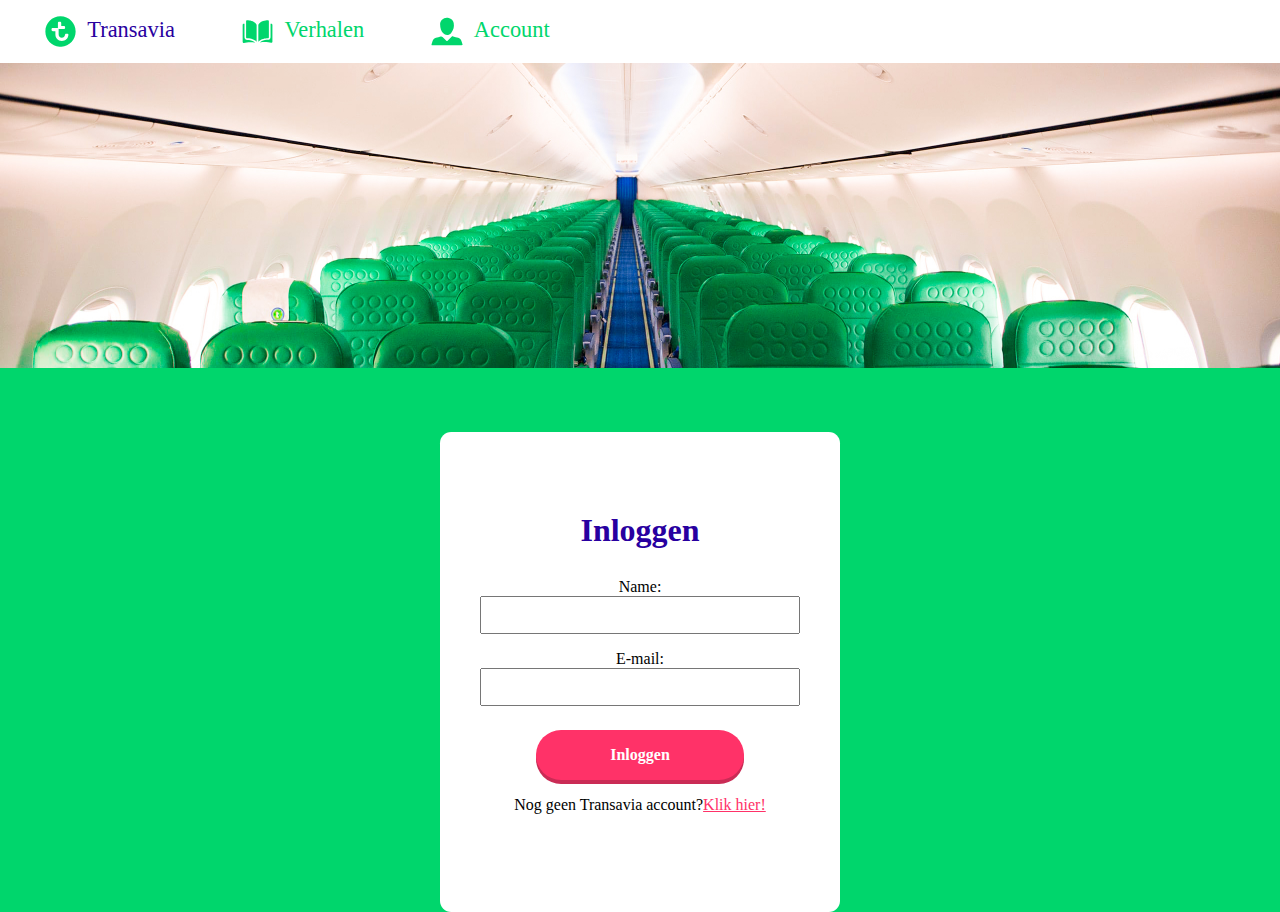
==== account.html @ fb28cc88 "linkjes aanpassen" ====
<html>

<head>
    <meta charset="UTF-8">
    <title>Overzichtspagina</title>
    <meta name="viewport" content="width=device-width, intial-scale=1.0">
    <link rel="stylesheet" href="./css/styles.css">
</head>

<body id="account">
    <header>
        <nav>
            <ul>
                <li><a href="./index.html"><img src="../images/transavia_logo_rond.svg" alt="Transavia">Transavia</a></li>
                <li><a href="./verhalen.html"><img src="./images/verhalen.svg" alt="verhalen">Verhalen</a></li>
                <li><a href="./account.html"><img src="./images/account.svg" alt="verhalen">Account</a></li>
            </ul>
        </nav>
    </header>

    <form action="inloggen" method="post">
        <h1>Inloggen</h1>
        <label>
            Name:
            <input type="text" id="name" name="user_name" />
        </label>

        <label>
            E-mail:
            <input type="email" id="mail" name="user_mail" />
        </label>

        <button type="submit">Inloggen</button>
        <p>Nog geen Transavia account?<a href="">Klik hier!</a></p>
    </form>

</body>

</html>
---- css/styles.css ----
/*GENERAL INFO*/

header {
    width: 100vw;
    background-color: white;
    background: url(../images/croatia.png) no-repeat;
    background-position: center;
    background-repeat: no-repeat;
    background-size: cover;
    height: 32em;
}

/*HEADER*/

header h1 {
    background-color: rgb(0, 214, 108);
    color: white;
    border-radius: 0.4em;
    width: 7em;
    padding: 0.8em;
    margin: 2.4em;
}

body {
    margin: 0;
}

body > footer {
    position: relative;
    left: 0;
    bottom: 0;
    width: 100%;
    background-color: rgb(0, 214, 108);
    color: white;
    text-align: center;
    padding: 2em;
    font-family: Nexa Bold;
}

@font-face {
    font-family: "Nexa XBold";
    src: url(../fonts/Nexa-XBold.otf);
}

@font-face {
    font-family: "Nexa Regular";
    src: url(../fonts/NexaRegular.otf);
}

h1,
h2,
h3,
h4,
h5,
h6 {
    font-family: "Nexa XBold";
}

h1 {
    font-size: 3.375em;
    color: rgb(0, 214, 108);
}

h2 {
    font-size: 3.375em;
    color: rgb(40, 0, 160);
    padding: 0;
    margin: 0;
}

h3 {
    font-size: 2em;
}

h4 {
    font-size: 1.5em;
    margin: .5em 0;
}

h5 {
    font-size: 1.25em;
}

h6 {
    font-size: 1em;
}

p {
    font-size: 1em;
    font-family: "Nexa Regular";
}


/*NAVIGATION MENU*/

nav ul {
    list-style-type: none;
    margin: 0;
    padding: 0;
    overflow: hidden;
    background-color: #fff;
    display: flex;
    align-items: center
}

nav li a {
    display: block;
    font-family: "Nexa XBold";
    color: rgb(0, 214, 108);
    padding: 0.7em 1em;
    text-decoration: none;
    font-size: 1.4em;

}

nav li a:hover {
    color: rgb(40, 0, 160);
    transition: 0.25s;

}

nav li img {
    width: 1.4em;
    display: inline-block;
    padding-right: 0.5em;
    padding-left: 1em;
    vertical-align: middle;
}

header h1 {
    margin-left: 1em;
}


/*POPULAIRE VERHALEN*/

section:nth-of-type(1) {
    background-color: rgb(243, 229, 216);
    padding: 5em;
}

section:nth-of-type(1) article {
    background-color: white;
    margin: 2em 2em 5em 0em;
    width: 20em;
    height: 30em;
    border-radius: .75em;
    position: relative;
}

.container {
    display: flex;
    flex-direction: row;
    justify-content: left;
    overflow-x: scroll;
    flex-shrink: 0;
}

section:nth-of-type(1) article h3 {
    color: rgb(0, 214, 108);
}

section > footer a {
    color: white;
    background-color: rgb(255, 50, 104);
    box-shadow: 0px 4px rgb(202, 43, 85);
    Border-radius: 2em;
    Font-size: 1em;
    Font-weight: bold;
    padding: 1em 2em;
    text-decoration: none;
    font-family: Nexa Bold;
}

footer a:hover {
    background-color: rgb(0, 214, 108);
    box-shadow: 0px 4px rgb(30, 145, 98);
    transition: 0.25s;
}

article a {
    background-color: rgb(40, 0, 160);
    box-shadow: 0px 4px rgb(18, 1, 69);
    color: white;
    text-decoration: none;
    Font-size: 1em;
    Font-weight: bold;
    Font-family: Nexa Bold;
    Border-radius: 0.5em;
    padding: 1em;
    margin: 0.4em;
}

article footer a:nth-of-type(1) {
    position: absolute;
    bottom: 1em;
    left: 2em;

}

article footer a:nth-of-type(2) {
    position: absolute;
    bottom: 1em;
    right: 2em;
}

article a:hover {
    background-color: rgb(255, 50, 104);
    box-shadow: 0px 4px rgb(202, 43, 85);
    transition: 0.25s;
}


ul {
    list-style-type: none;
    margin: 0;
    padding: 0;
    overflow: hidden;
    background-color: #fff;
    display: flex;
    align-items: center
}

section:nth-of-type(1) ul li {
    width: 10%;
    background: url(/images/star.svg) no-repeat;

}

.verhalen {
    padding: 1em;
}

article img {
    width: 20em;
    max-height: 14em;
    border-top-left-radius: 0.75em;
    border-top-right-radius: 0.75em;
}



/*FORM - BUNDEL SAMENSTELLEN*/

section:nth-last-of-type(2) {
    padding: 5em;
}

section:nth-last-of-type(2) form {
    height: 15em;
    margin-top: 2em;
    padding: 2em;
    box-sizing: border-box;
    background-color: rgb(0, 214, 108);
    display: flex;
    border-radius: 0.75em;
}

Form > .items {
    color: white;
    width: 9em;
    line-height: 2em;
}

legend {
    font-size: 1.3em;
    color: rgb(40, 0, 160);
}

label {
    display: block;
}

button{
    margin-top: 1em;
    width: 13em;
    color: white;
    background-color: rgb(255, 50, 104);
    box-shadow: 0px 4px rgb(202, 43, 85);
    border: none;
    Border-radius: 2em;
    Font-size: 1em;
    Font-weight: bold;
    padding: 1em 2em;
    text-decoration: none;
    font-family: Nexa Bold;
}

button:hover {
    background-color: rgb(0, 214, 108);
    box-shadow: 0px 4px rgb(30, 145, 98);
    transition: 0.25s;
}

fieldset {
    border: 0;
    font-family: Nexa Bold;
}




/*VOORGESTELDE BUNDELS*/

section:nth-of-type(3) {
    background-color: rgb(243, 229, 216);
    padding: 5em;
}

section:nth-of-type(3) article {
    background-color: white;
    /*    padding: 2em;*/
    margin: 2em 2em 5em 0em;
    width: 20em;
    height: 30em;
    border-radius: .75em;
    position: relative;
}

.bundels {
    display: flex;
    flex-wrap: wrap;
    flex-direction: row;
}

article h3 {
    color: rgb(0, 214, 108);
}


footer img {
    width: 40%;
    padding-bottom: 2em;
}



/*INLOGGEN*/

body#account {
    background-color: rgb(0, 214, 108);
}

body#account header {
    width: 100vw;
    background-color: white;
    background: url(../images/transaviacabine.jpg) no-repeat;
    background-position: center;
    background-repeat: no-repeat;
    background-size: cover;
    height: 23em;
}

body#account form {
    background-color: white;
    width: 25em;
    height: 30em;
    margin: auto;
    margin-top: 4em;
    border-radius: 0.7em;
}

body#account input {
    display: block;
    margin: auto;
    padding: 0.5em;
    width: 20em;
    font-size: 1em;
}

body#account label {
    display: block;
    font-family: Nexa Bold;
    text-align: center;
    padding: 0.5em;

}

body#account form > h1 {
    display: block;
    font-size: 2em;
    color: rgb(40, 0, 160);
    text-align: center;
    padding-top: 2.5em;
}


body#account p {
    text-align: center;
}

body#account p > a {
    color: rgb(255, 50, 104);
}

body#account a:hover {
    color: rgb(40, 0, 160);
    transition: 0.25
}

body#account form > button {
    color: white;
    background-color: rgb(255, 50, 104);
    box-shadow: 0px 4px rgb(202, 43, 85);
    border: none;
    margin-top: 1em;
    width: 13em;
    Border-radius: 2em;
    Font-size: 1em;
    Font-weight: bold;
    padding: 1em 2em;
    text-decoration: none;
    font-family: Nexa Bold;
    margin-left: 6em;
}
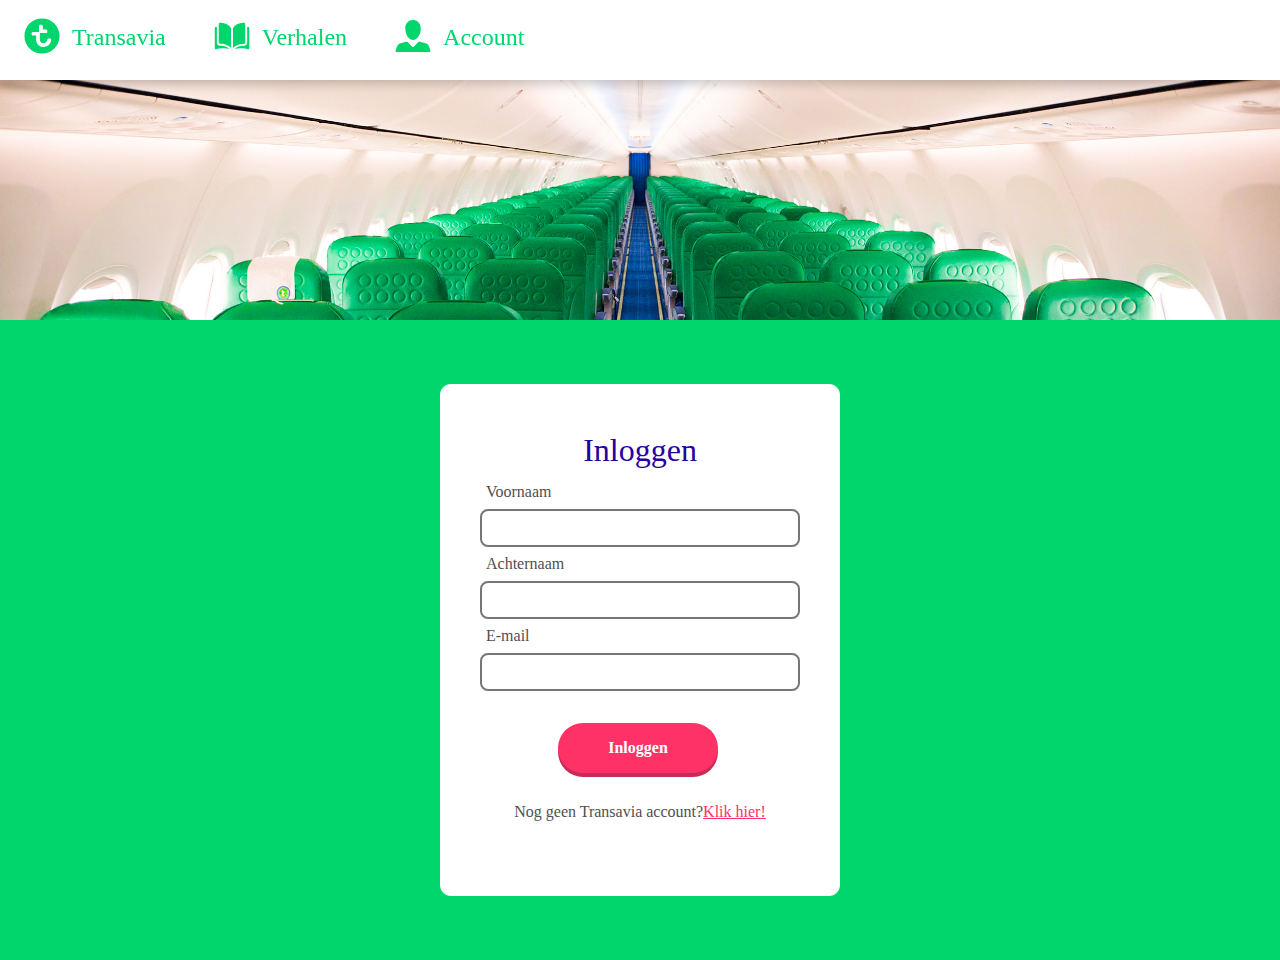
==== commit 000d2afc: "css aangepast" ====
--- a/account.html
+++ b/account.html
@@ -2,16 +2,17 @@
 
 <head>
     <meta charset="UTF-8">
-    <title>Overzichtspagina</title>
+    <meta name="author" content="Violet Jim">
     <meta name="viewport" content="width=device-width, intial-scale=1.0">
     <link rel="stylesheet" href="./css/styles.css">
+    <title>Account</title>
 </head>
 
-<body id="account">
+<body id="account" action="account_ingelogd.html">
     <header>
         <nav>
             <ul>
-                <li><a href="./index.html"><img src="../images/transavia_logo_rond.svg" alt="Transavia">Transavia</a></li>
+                <li><a href="./index.html"><img src="./images/transavia_logo_rond.svg" alt="Transavia">Transavia</a></li>
                 <li><a href="./verhalen.html"><img src="./images/verhalen.svg" alt="verhalen">Verhalen</a></li>
                 <li><a href="./account.html"><img src="./images/account.svg" alt="verhalen">Account</a></li>
             </ul>
@@ -19,19 +20,24 @@
     </header>
 
     <form action="inloggen" method="post">
-        <h1>Inloggen</h1>
-        <label>
-            Name:
-            <input type="text" id="name" name="user_name" />
-        </label>
+        <fieldset>
+            <legend>Inloggen</legend>
 
-        <label>
-            E-mail:
-            <input type="email" id="mail" name="user_mail" />
-        </label>
+            <label for="name">Voornaam</label>
+            <input id="name" required>
 
-        <button type="submit">Inloggen</button>
-        <p>Nog geen Transavia account?<a href="">Klik hier!</a></p>
+            <label for="surname">Achternaam</label>
+            <input id="surname" required>
+
+            <label for="mail">E-mail</label>
+            <input id="mail" required>
+
+            <p class="feedback">Het formulier is goed ingevuld!</p>
+
+            <a href="./account_ingelogd.html" id="login" type="submit">Inloggen</a>
+
+            <p>Nog geen Transavia account?<a href="">Klik hier!</a></p>
+        </fieldset>
     </form>
 
 </body>
--- a/css/styles.css
+++ b/css/styles.css
@@ -1,4 +1,81 @@
-/*GENERAL INFO*/
+/*
+============================================
+GENERAL INFO
+============================================*/
+
+*{
+    box-sizing: border-box;
+}
+
+body {
+    margin: 0;
+}
+
+body > footer {
+    background-color: rgb(0, 214, 108);
+    color: white;
+    text-align: center;
+    padding: 2em;
+    font-family: Nexa Bold;
+}
+
+@font-face {
+    font-family: "Nexa Bold", helvetica;
+    src: url(../fonts/Nexa_Bold.ttf);
+}
+
+@font-face {
+    font-family: "Nexa Regular", helvetica;
+    src: url(../fonts/Nexa_Regular.ttf);
+}
+
+h1, h2, h3, h4, h5, h6 {
+    font-family: "Nexa XBold";
+}
+
+h1 {
+    font-size: 2.375em;
+    color: rgb(0, 214, 108);
+}
+
+h2 {
+    font-size: 2.375em;
+    color: rgb(40, 0, 160);
+    padding-left: 0.5em;
+    margin: 0;
+}
+
+h3 {
+    font-size: 2em;
+}
+
+h4 {
+    font-size: 1.3em;
+    margin: .5em 0;
+    color: #505050;
+}
+
+h5 {
+    font-size: 1.25em;
+}
+
+h6 {
+    font-size: 1em;
+}
+
+p {
+    font-size: 1em;
+    font-family: "Nexa Bold";
+    color: #505050;
+}
+
+
+
+
+/*
+============================================
+HEADER
+============================================*/
 
 header {
     width: 100vw;
@@ -10,121 +87,61 @@
     height: 32em;
 }
 
-/*HEADER*/
-
-header h1 {
+#homepage h1 {
     background-color: rgb(0, 214, 108);
     color: white;
     border-radius: 0.4em;
-    width: 7em;
+    max-width: 8em;
     padding: 0.8em;
-    margin: 2.4em;
-}
-
-body {
-    margin: 0;
-}
-
-body > footer {
+    margin: auto;
     position: relative;
-    left: 0;
-    bottom: 0;
-    width: 100%;
-    background-color: rgb(0, 214, 108);
-    color: white;
-    text-align: center;
-    padding: 2em;
-    font-family: Nexa Bold;
-}
-
-@font-face {
-    font-family: "Nexa XBold";
-    src: url(../fonts/Nexa-XBold.otf);
-}
-
-@font-face {
-    font-family: "Nexa Regular";
-    src: url(../fonts/NexaRegular.otf);
-}
-
-h1,
-h2,
-h3,
-h4,
-h5,
-h6 {
-    font-family: "Nexa XBold";
-}
-
-h1 {
-    font-size: 3.375em;
-    color: rgb(0, 214, 108);
-}
-
-h2 {
-    font-size: 3.375em;
-    color: rgb(40, 0, 160);
-    padding: 0;
-    margin: 0;
-}
-
-h3 {
-    font-size: 2em;
-}
-
-h4 {
-    font-size: 1.5em;
-    margin: .5em 0;
-}
-
-h5 {
-    font-size: 1.25em;
-}
-
-h6 {
-    font-size: 1em;
-}
-
-p {
-    font-size: 1em;
-    font-family: "Nexa Regular";
-}
-
-
-/*NAVIGATION MENU*/
+    top: 60%;
+    transform: translateY(-60%);
+}
+
+
+
+/*
+============================================
+NAVIGATION MENU
+============================================*/
 
 nav ul {
+    position: fixed;
     list-style-type: none;
     margin: 0;
+    width: 100%;
     padding: 0;
     overflow: hidden;
     background-color: #fff;
     display: flex;
-    align-items: center
+    align-items: center;
+    height: 5em;
+    z-index: 1;
+    box-shadow: 0 4px 10px 0 rgba(0, 0, 0, 0.2);
 }
 
 nav li a {
-    display: block;
+    display: inline-block;
     font-family: "Nexa XBold";
     color: rgb(0, 214, 108);
-    padding: 0.7em 1em;
+    padding: 0em 1em;
     text-decoration: none;
-    font-size: 1.4em;
-
+    font-size: 1.2em;
 }
 
 nav li a:hover {
     color: rgb(40, 0, 160);
     transition: 0.25s;
-
 }
 
 nav li img {
-    width: 1.4em;
+    width: 2em;
     display: inline-block;
     padding-right: 0.5em;
-    padding-left: 1em;
     vertical-align: middle;
+    margin-left: 1.4em;
+    margin-bottom: 0.3em;
 }
 
 header h1 {
@@ -132,35 +149,39 @@
 }
 
 
-/*POPULAIRE VERHALEN*/
+
+/*
+============================================
+POPULAIRE VERHALEN
+============================================*/
+
 
 section:nth-of-type(1) {
     background-color: rgb(243, 229, 216);
-    padding: 5em;
+    padding: 2em;
+    padding-bottom: 3em;
 }
 
 section:nth-of-type(1) article {
     background-color: white;
-    margin: 2em 2em 5em 0em;
+    margin: 2em 2em 3em 0em;
     width: 20em;
     height: 30em;
     border-radius: .75em;
-    position: relative;
-}
-
-.container {
-    display: flex;
-    flex-direction: row;
-    justify-content: left;
-    overflow-x: scroll;
-    flex-shrink: 0;
 }
 
 section:nth-of-type(1) article h3 {
     color: rgb(0, 214, 108);
-}
-
-section > footer a {
+    margin-top: 0;
+    margin-bottom: 0.5em;
+}
+
+section:nth-of-type(1) article h3:hover {
+    color: rgb(255, 50, 104);
+    transition: 0.25s;
+}
+
+section:nth-of-type(1) > footer a {
     color: white;
     background-color: rgb(255, 50, 104);
     box-shadow: 0px 4px rgb(202, 43, 85);
@@ -170,15 +191,33 @@
     padding: 1em 2em;
     text-decoration: none;
     font-family: Nexa Bold;
-}
-
-footer a:hover {
+    -moz-transition: background-color 0.25s ease-out;
+    -o-transition: background-color 0.25s ease-out;
+    transition: background-color 0.25s ease-out;
+}
+
+section:nth-of-type(1) > footer a:hover {
     background-color: rgb(0, 214, 108);
     box-shadow: 0px 4px rgb(30, 145, 98);
     transition: 0.25s;
-}
-
-article a {
+    -moz-transition: background-color 0.2s ease-out;
+    -o-transition: background-color 0.2s ease-out;
+    transition: background-color 0.2s ease-out;
+}
+
+section:nth-of-type(1) > div {
+    display: flex;
+    flex-direction: row;
+    overflow-x: scroll;
+}
+
+article footer a:hover {
+    background-color: rgb(0, 214, 108);
+    box-shadow: 0px 4px rgb(30, 145, 98);
+    transition: 0.25s;
+}
+
+article footer a {
     background-color: rgb(40, 0, 160);
     box-shadow: 0px 4px rgb(18, 1, 69);
     color: white;
@@ -189,27 +228,19 @@
     Border-radius: 0.5em;
     padding: 1em;
     margin: 0.4em;
-}
-
-article footer a:nth-of-type(1) {
-    position: absolute;
-    bottom: 1em;
-    left: 2em;
-
-}
-
-article footer a:nth-of-type(2) {
-    position: absolute;
-    bottom: 1em;
-    right: 2em;
-}
-
-article a:hover {
+    -moz-transition: background-color 0.2s ease-out;
+    -o-transition: background-color 0.2s ease-out;
+    transition: background-color 0.2s ease-out;
+}
+
+article footer a:hover {
     background-color: rgb(255, 50, 104);
     box-shadow: 0px 4px rgb(202, 43, 85);
     transition: 0.25s;
-}
-
+    -moz-transition: background-color 0.25s ease-out;
+    -o-transition: background-color 0.25s ease-out;
+    transition: background-color 0.25s ease-out;
+}
 
 ul {
     list-style-type: none;
@@ -223,12 +254,11 @@
 
 section:nth-of-type(1) ul li {
     width: 10%;
-    background: url(/images/star.svg) no-repeat;
-
-}
-
-.verhalen {
-    padding: 1em;
+}
+
+section article .verhalen {
+    padding: 2em;
+    padding-bottom: 1.5em;
 }
 
 article img {
@@ -240,26 +270,36 @@
 
 
 
-/*FORM - BUNDEL SAMENSTELLEN*/
-
-section:nth-last-of-type(2) {
-    padding: 5em;
-}
-
-section:nth-last-of-type(2) form {
-    height: 15em;
+/*
+============================================
+FORM - BUNDEL SAMENSTELLEN
+============================================*/
+
+
+section:nth-of-type(2) {
+    padding: 2em;
+    background-color: white;
+}
+
+section:nth-of-type(2) form {
     margin-top: 2em;
-    padding: 2em;
+    padding: 0em;
+    padding-top: 2.5em;
+    padding-bottom: 2.5em;
     box-sizing: border-box;
     background-color: rgb(0, 214, 108);
     display: flex;
     border-radius: 0.75em;
+    flex-wrap: wrap;
+    justify-content: center;
 }
 
 Form > .items {
     color: white;
     width: 9em;
     line-height: 2em;
+    width: 9em;
+    font-size: 1em;
 }
 
 legend {
@@ -271,8 +311,9 @@
     display: block;
 }
 
-button{
-    margin-top: 1em;
+section:nth-of-type(2) a{
+    margin-top: 2em;
+    display: grid;
     width: 13em;
     color: white;
     background-color: rgb(255, 50, 104);
@@ -284,13 +325,20 @@
     padding: 1em 2em;
     text-decoration: none;
     font-family: Nexa Bold;
-}
-
-button:hover {
+    -moz-transition: background-color 0.25s ease-out;
+    -o-transition: background-color 0.25s ease-out;
+    transition: background-color 0.25s ease-out;
+}
+
+section:nth-of-type(2) a:hover {
     background-color: rgb(0, 214, 108);
     box-shadow: 0px 4px rgb(30, 145, 98);
     transition: 0.25s;
-}
+    -moz-transition: background-color 0.2s ease-out;
+    -o-transition: background-color 0.2s ease-out;
+    transition: background-color 0.2s ease-out;
+}
+
 
 fieldset {
     border: 0;
@@ -298,47 +346,79 @@
 }
 
 
-
-
-/*VOORGESTELDE BUNDELS*/
+/*
+============================================
+VOORGESTELDE BUNDELS
+============================================*/
 
 section:nth-of-type(3) {
     background-color: rgb(243, 229, 216);
-    padding: 5em;
+    padding: 1em;
+    padding-bottom: 7em;
+    padding-top: 2em;
+}
+
+section:nth-of-type(3) .bundels{
+    display: flex;
+    justify-content: center;
+    flex-direction:column;
 }
 
 section:nth-of-type(3) article {
     background-color: white;
-    /*    padding: 2em;*/
-    margin: 2em 2em 5em 0em;
-    width: 20em;
-    height: 30em;
+    margin-left: 1em;
+    margin-right: 1em;
+    margin-top: 2em;
     border-radius: .75em;
-    position: relative;
-}
-
-.bundels {
-    display: flex;
-    flex-wrap: wrap;
-    flex-direction: row;
+}
+
+section:nth-of-type(3) article img{
+    width: 100%;
 }
 
 article h3 {
     color: rgb(0, 214, 108);
 }
 
+article h3:hover {
+    color: rgb(255, 50, 104);
+    transition: 0.25s;
+}
+
+section .verhalen h4 {
+    width: 100%;
+}
+
+section .verhalen ul {
+    width: 100%;
+}
 
 footer img {
-    width: 40%;
-    padding-bottom: 2em;
-}
-
-
-
-/*INLOGGEN*/
+    width: 1.5em;
+    margin-bottom: 1em;
+}
+
+footer ul li {
+    margin-right: 0.4em;
+}
+
+section .verhalen footer {
+    display: flex;
+    justify-content: center;
+    flex-wrap: wrap;
+}
+
+
+
+
+/*
+============================================
+INLOGGEN - ACCOUNT
+============================================*/
+
 
 body#account {
-    background-color: rgb(0, 214, 108);
+    background-color: white;
 }
 
 body#account header {
@@ -348,16 +428,32 @@
     background-position: center;
     background-repeat: no-repeat;
     background-size: cover;
-    height: 23em;
+    height: 15em;
 }
 
 body#account form {
-    background-color: white;
-    width: 25em;
-    height: 30em;
-    margin: auto;
-    margin-top: 4em;
-    border-radius: 0.7em;
+    margin-top: -3.5em;
+    margin-bottom: 3em;
+        position: relative;
+
+}
+
+body#account form legend {
+    display: block;
+    font-size: 2em;
+    color: rgb(40, 0, 160);
+    text-align: center;
+    padding-top: 3em;
+}
+
+body#account label {
+    display: block;
+    font-family: Nexa Bold;
+    text-align: left;
+    margin-left: 1.5em;
+    padding: 0.5em;
+    color: #505050;
+
 }
 
 body#account input {
@@ -366,50 +462,269 @@
     padding: 0.5em;
     width: 20em;
     font-size: 1em;
-}
-
-body#account label {
+    color: #505050;
+    border-width: 2px;
+    border-style: solid;
+    border-radius: .5em;
+/*    border-color: lightgray;*/
+}
+
+input:valid {
+    border-color: rgb(0, 214, 108);
+    border-style: solid;
+    border-width: 2px;
+}
+
+fieldset:valid p:nth-of-type(1) {
     display: block;
-    font-family: Nexa Bold;
+    color: White;
+    background: rgb(42, 120, 204);
+    width: 17em;
+    padding: 1em 0;
+    border-radius: 0.5em;
     text-align: center;
-    padding: 0.5em;
-
-}
-
-body#account form > h1 {
-    display: block;
-    font-size: 2em;
-    color: rgb(40, 0, 160);
-    text-align: center;
-    padding-top: 2.5em;
-}
-
-
-body#account p {
-    text-align: center;
-}
-
-body#account p > a {
-    color: rgb(255, 50, 104);
-}
-
-body#account a:hover {
-    color: rgb(40, 0, 160);
-    transition: 0.25
-}
-
-body#account form > button {
+    margin-left: 3em;
+}
+
+fieldset:invalid p:nth-of-type(1) {
+    display: none;
+}
+
+form a#login  {
     color: white;
     background-color: rgb(255, 50, 104);
     box-shadow: 0px 4px rgb(202, 43, 85);
+    margin-top: 1em;
+    font-family: Nexa Bold;
+    font-size: 1em;
+    font-weight: bold;
+    margin-left: 6.5em;
+    margin-top: 2em;
+    width: 10em;
+    border-radius: 2em;
     border: none;
-    margin-top: 1em;
-    width: 13em;
-    Border-radius: 2em;
-    Font-size: 1em;
-    Font-weight: bold;
     padding: 1em 2em;
     text-decoration: none;
-    font-family: Nexa Bold;
-    margin-left: 6em;
-}
+    position: absolute;
+    text-align: center;
+    -moz-transition: background-color 0.25s ease-out;
+    -o-transition: background-color 0.25s ease-out;
+    transition: background-color 0.25s ease-out;
+}
+
+form a#login:hover {
+    background-color: rgb(40, 0, 160);
+    box-shadow: 0px 4px rgb(18, 1, 69);
+    transition: 0.25s;
+    -moz-transition: background-color 0.2s ease-out;
+    -o-transition: background-color 0.2s ease-out;
+    transition: background-color 0.2s ease-out;
+}
+
+
+body#account p:nth-of-type(2) {
+    margin-top: 7em;
+    text-align: center;
+
+
+}
+
+body#account p:nth-of-type(2) > a {
+    color: rgb(255, 50, 104);
+}
+
+body#account p:nth-of-type(2) > a:hover {
+    color: rgb(40, 0, 160);
+    transition: 0.3;
+}
+
+
+@media screen and (min-width: 30em) {
+    body#account {
+        background-color: rgb(0, 214, 108);
+    }
+    body#account header {
+        width: 100vw;
+        background-color: white;
+        background: url(../images/transaviacabine.jpg) no-repeat;
+        background-position: center;
+        background-repeat: no-repeat;
+        background-size: cover;
+        height: 20em;
+    }
+    body#account form {
+        background-color: white;
+        width: 25em;
+        height: 32em;
+        margin: auto;
+        margin-top: 4em;
+        border-radius: 0.7em;
+        margin-bottom: 4em;
+    }
+    body#account form legend {
+        display: block;
+        font-size: 2em;
+        color: rgb(40, 0, 160);
+        text-align: center;
+        padding-top: 1.5em;
+    }
+}
+
+
+
+/*
+============================================
+RESPONSIVE : VERHALEN PAGINA
+============================================*/
+
+
+body#verhaal {
+    background: url(../images/confetti.png);
+}
+
+body#verhaal header {
+    width: 100vw;
+    height: 4.95em;
+    background-image: none;
+}
+
+/*mobiel*/
+body#verhaal main img:nth-of-type(1) {
+    display: block;
+    width: 100vw;
+    margin: 0;
+    padding-bottom: 7em;
+}
+
+/*tablet*/
+body#verhaal main img:nth-of-type(2) {
+    display: none;
+    padding-bottom: 7em;
+}
+
+/*desktop*/
+body#verhaal main img:nth-of-type(3) {
+    display: none;
+    padding-bottom: 7em;
+}
+
+/*
+============================================
+MEDIA QUERY : verhalen pagina
+============================================*/
+
+
+@media screen and (min-width: 30em){
+    body#verhaal main img:nth-of-type(1) {
+        display: none;
+
+    }
+    body#verhaal main img:nth-of-type(2) {
+        display: block;
+        width: 100vw;
+        margin: 0;
+    }
+    body#verhaal main img:nth-of-type(3) {
+        display: none;
+    }
+}
+
+@media screen and (min-width: 60em){
+    body#verhaal main img:nth-of-type(2) {
+        display: none;
+    }
+    body#verhaal main img:nth-of-type(3) {
+        display: block;
+        width: 100vw;
+        margin: 0;
+    }
+}
+
+
+
+/*
+============================================
+MEDIA QUERY : ALGEMEEN
+============================================*/
+
+
+@media screen and (min-width: 30em){
+    nav li img{
+        margin-left:0;
+    }
+    h1 {
+        font-size: 2.375em;
+    }
+    #homepage h1{
+        margin-left: 1.5em;
+    }
+    h2 {
+        font-size: 2.375em;
+    }
+    section:nth-of-type(1) {
+        padding: 2em;
+        padding-bottom: 3em;
+    }
+    section:nth-of-type(2) {
+        padding: 2em;
+        padding-bottom: 2em;
+    }
+    section:nth-of-type(3) {
+        padding: 1em;
+        padding-bottom: 7em;
+    }
+    section:nth-of-type(3) .bundels {
+        flex-direction:row;
+        flex-wrap:wrap;
+    }
+    section:nth-of-type(3) article {
+        width:50%;
+        flex:1 1 20em;
+    }
+}
+
+
+
+@media screen and (min-width: 60em) {
+    nav li a {
+        font-size: 1.5em;
+    }
+    h1 {
+        font-size: 3.375em;
+    }
+    #homepage h1 {
+        top: 60%;
+        transform: translateY(-60%);
+    }
+    h2 {
+        font-size: 3.375em;
+    }
+    section:nth-of-type(1) {
+        padding: 5em;
+    }
+    section:nth-of-type(2) {
+        padding: 5em;
+        padding-bottom: 4em
+    }
+    Form > .items {
+        width: 10em;
+        font-size: 1.3em;
+    }
+    section:nth-of-type(3) {
+        padding: 5em;
+    }
+    section:nth-of-type(3){
+        display: flex;
+        justify-content: space-between;
+        flex-wrap: wrap;
+        align-items: flex-start;
+    }
+    section:nth-of-type(3) .bundels {
+        flex-direction:row;
+        flex-wrap:wrap;
+    }
+    section:nth-of-type(3) article {
+        width:50%;
+        flex:1 1 20em;
+    }
+}
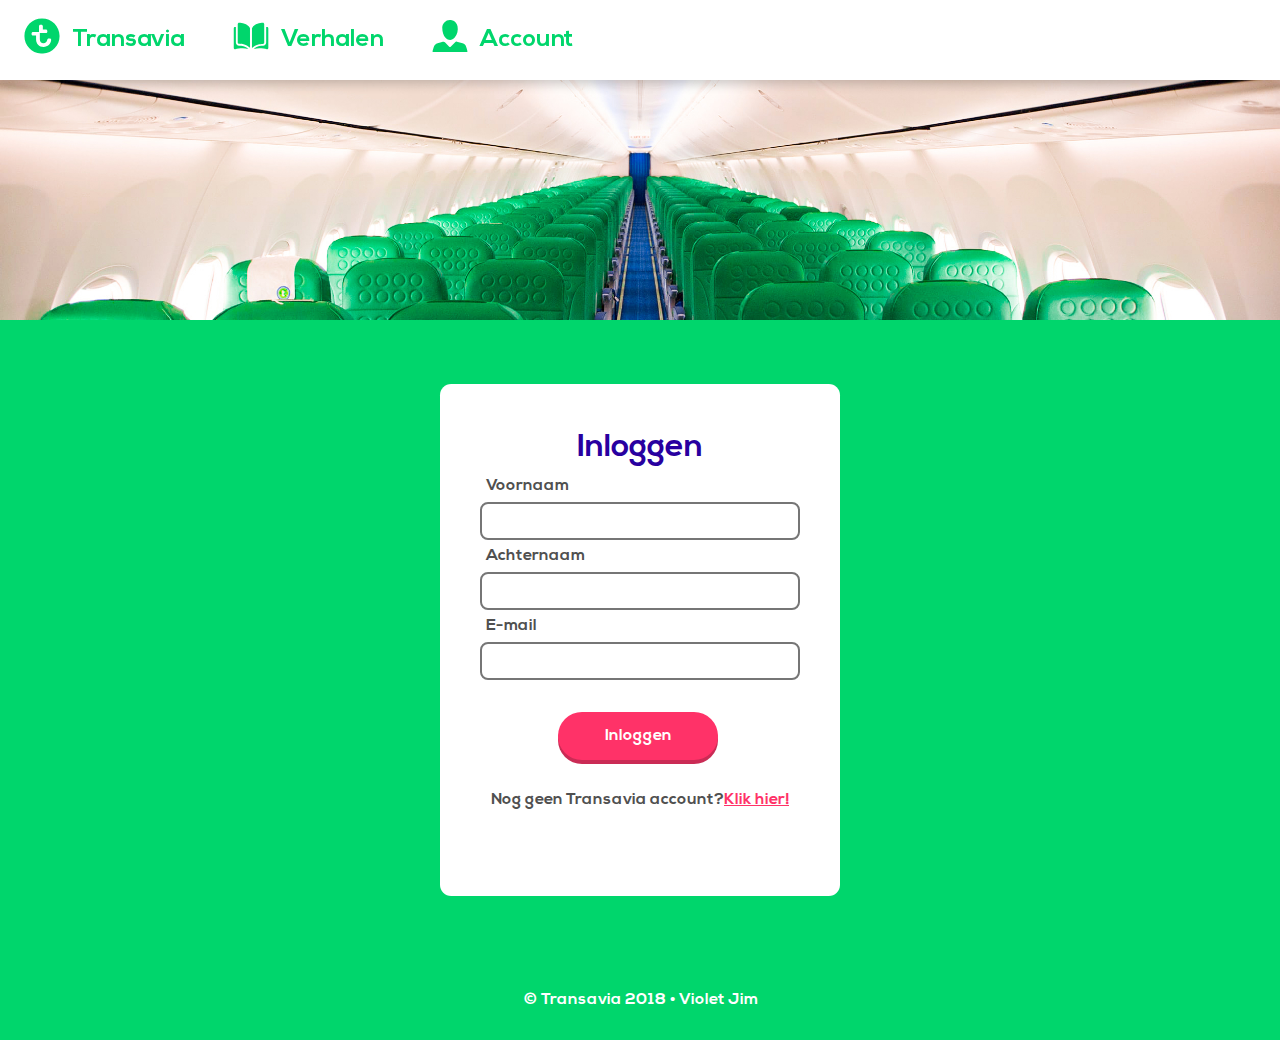
==== commit f4a51c39: "account ingelogd" ====
--- a/account.html
+++ b/account.html
@@ -40,6 +40,9 @@
         </fieldset>
     </form>
 
+    <footer> © Transavia 2018 • Violet Jim</footer>
+
 </body>
 
 </html>
+
--- a/css/styles.css
+++ b/css/styles.css
@@ -1,10 +1,20 @@
 /*
 ============================================
-GENERAL INFO
+GENERIC STYLES
 ============================================*/
 
 *{
     box-sizing: border-box;
+}
+
+@font-face {
+    src: url("../fonts/NexaRegular.ttf");
+    font-family: "Nexa Regular";
+}
+
+@font-face {
+    src: url("../fonts/NexaBold.ttf");
+    font-family: "Nexa Bold";
 }
 
 body {
@@ -16,29 +26,21 @@
     color: white;
     text-align: center;
     padding: 2em;
-    font-family: Nexa Bold;
-}
-
-@font-face {
-    font-family: "Nexa Bold", helvetica;
-    src: url(../fonts/Nexa_Bold.ttf);
-}
-
-@font-face {
-    font-family: "Nexa Regular", helvetica;
-    src: url(../fonts/Nexa_Regular.ttf);
+    font-family: "Nexa Bold", helvetica;
 }
 
 h1, h2, h3, h4, h5, h6 {
-    font-family: "Nexa XBold";
+    font-family: "Nexa Bold", helvetica;
 }
 
 h1 {
+    font-family: "Nexa Bold", helvetica;
     font-size: 2.375em;
     color: rgb(0, 214, 108);
 }
 
 h2 {
+    font-family: "Nexa Bold", helvetica;
     font-size: 2.375em;
     color: rgb(40, 0, 160);
     padding-left: 0.5em;
@@ -46,26 +48,30 @@
 }
 
 h3 {
+    font-family: "Nexa Bold", helvetica;
     font-size: 2em;
 }
 
 h4 {
+    font-family: "Nexa Bold", helvetica;
     font-size: 1.3em;
     margin: .5em 0;
     color: #505050;
 }
 
 h5 {
+    font-family: "Nexa Bold", helvetica;
     font-size: 1.25em;
 }
 
 h6 {
+    font-family: "Nexa Bold", helvetica;
     font-size: 1em;
 }
 
 p {
     font-size: 1em;
-    font-family: "Nexa Bold";
+    font-family: "Nexa Bold", helvetica;
     color: #505050;
 }
 
@@ -85,6 +91,7 @@
     background-repeat: no-repeat;
     background-size: cover;
     height: 32em;
+    transition: all 1s;
 }
 
 #homepage h1 {
@@ -107,6 +114,7 @@
 ============================================*/
 
 nav ul {
+    font-family: "Nexa Bold", helvetica;
     position: fixed;
     list-style-type: none;
     margin: 0;
@@ -123,7 +131,7 @@
 
 nav li a {
     display: inline-block;
-    font-family: "Nexa XBold";
+    font-family: "Nexa Bold", helvetica;
     color: rgb(0, 214, 108);
     padding: 0em 1em;
     text-decoration: none;
@@ -190,7 +198,7 @@
     Font-weight: bold;
     padding: 1em 2em;
     text-decoration: none;
-    font-family: Nexa Bold;
+    font-family: "Nexa Bold", helvetica;
     -moz-transition: background-color 0.25s ease-out;
     -o-transition: background-color 0.25s ease-out;
     transition: background-color 0.25s ease-out;
@@ -224,7 +232,7 @@
     text-decoration: none;
     Font-size: 1em;
     Font-weight: bold;
-    Font-family: Nexa Bold;
+    Font-family: "Nexa Bold", helvetica;
     Border-radius: 0.5em;
     padding: 1em;
     margin: 0.4em;
@@ -324,7 +332,7 @@
     Font-weight: bold;
     padding: 1em 2em;
     text-decoration: none;
-    font-family: Nexa Bold;
+    font-family: "Nexa Bold", helvetica;
     -moz-transition: background-color 0.25s ease-out;
     -o-transition: background-color 0.25s ease-out;
     transition: background-color 0.25s ease-out;
@@ -342,7 +350,7 @@
 
 fieldset {
     border: 0;
-    font-family: Nexa Bold;
+    font-family: "Nexa Bold", helvetica;
 }
 
 
@@ -434,7 +442,7 @@
 body#account form {
     margin-top: -3.5em;
     margin-bottom: 3em;
-        position: relative;
+    position: relative;
 
 }
 
@@ -448,7 +456,7 @@
 
 body#account label {
     display: block;
-    font-family: Nexa Bold;
+    font-family: "Nexa Bold", helvetica;
     text-align: left;
     margin-left: 1.5em;
     padding: 0.5em;
@@ -495,7 +503,7 @@
     background-color: rgb(255, 50, 104);
     box-shadow: 0px 4px rgb(202, 43, 85);
     margin-top: 1em;
-    font-family: Nexa Bold;
+    font-family: "Nexa Bold", helvetica;
     font-size: 1em;
     font-weight: bold;
     margin-left: 6.5em;
@@ -571,6 +579,86 @@
 }
 
 
+/*
+============================================
+>>>> INGELOGD
+============================================*/
+
+body#ingelogd {
+    background-color: white;
+}
+
+body#ingelogd header {
+    width: 100vw;
+    background-color: white;
+    background: url(../images/transaviacabine.jpg) no-repeat;
+    background-position: center;
+    background-repeat: no-repeat;
+    background-size: cover;
+    height: 20em;
+}
+
+body#ingelogd h2 {
+    margin-bottom: 1em;
+}
+
+body#ingelogd section {
+    justify-content: left;
+    margin-left: auto:;
+    margin-right: auto;
+
+}
+
+body#ingelogd section div {
+    flex-wrap: wrap;
+    justify-content: left;
+}
+
+body#ingelogd article {
+    justify-content: center;
+    background-color: white;
+    margin-top: 0;
+    margin-right: 1em;
+    margin-left: 1em;
+    width: 100%;
+    height: 30em;
+    border-radius: .75em;
+}
+
+body#ingelogd article > img {
+    width: 100%;
+}
+
+body#ingelogd article footer a {
+    height: 3em;
+}
+
+@media screen and (min-width: 30em) {
+    body#ingelogd article {
+        width: 20em;
+        justify-content: center;
+    }
+    body#ingelogd section div {
+        flex-wrap: wrap;
+        justify-content: left;
+        justify-content: center;
+        margin-left: auto;
+        margin-right: auto;
+    }
+
+
+@media screen and (min-width: 60em) {
+    body#ingelogd section div {
+        flex-wrap: wrap;
+        justify-content: center;
+        margin-left: auto;
+        margin-right: auto;
+    }
+
+}
+
+
+
 
 /*
 ============================================
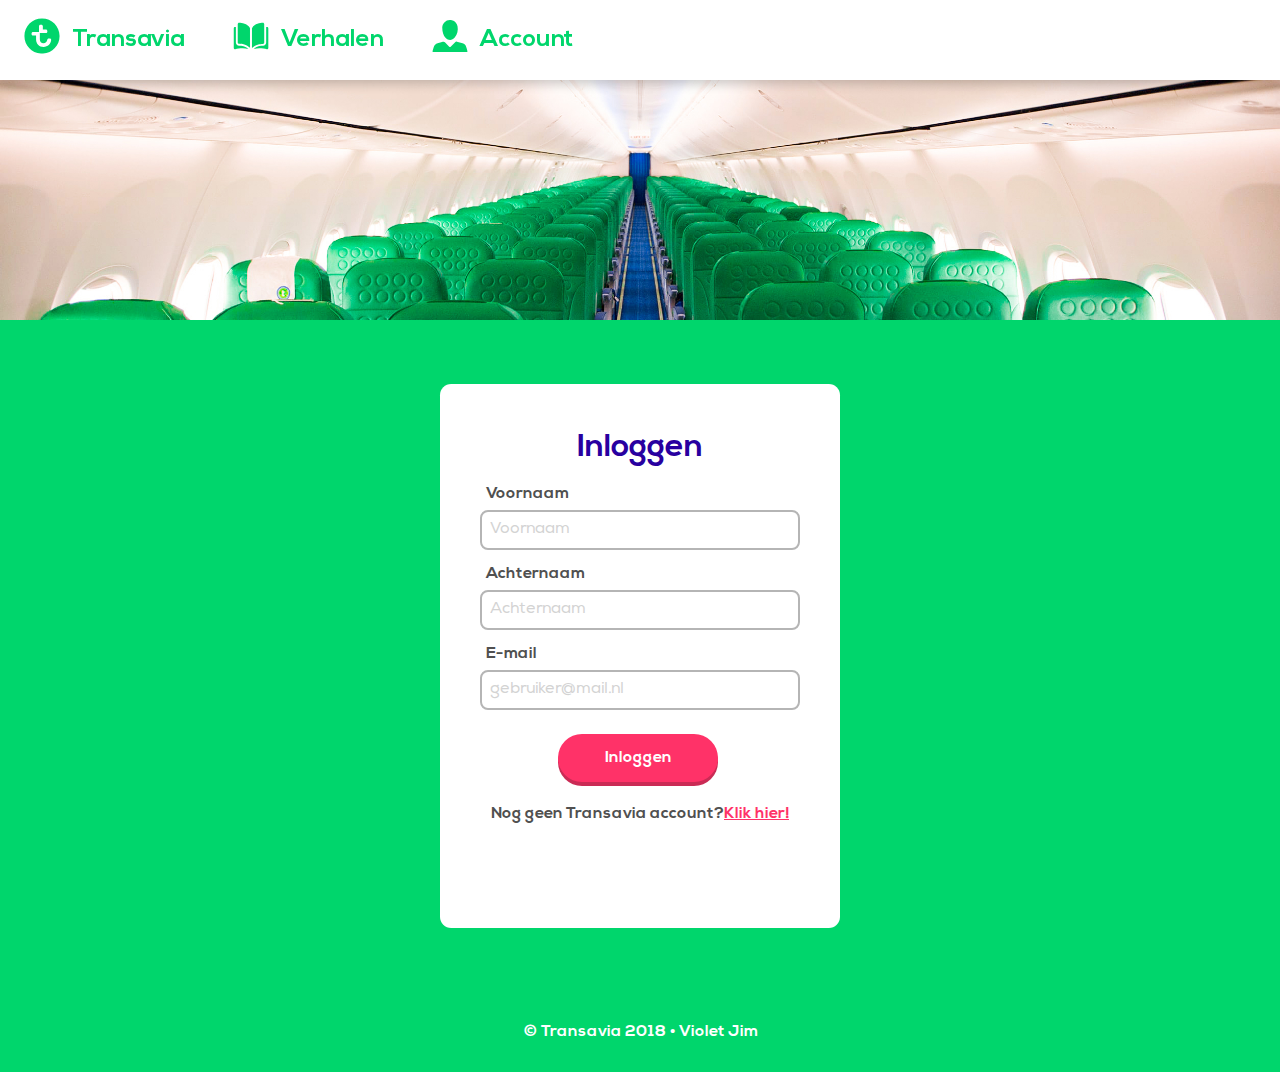
==== commit 00ad1ab5: "account inloggen" ====
--- a/account.html
+++ b/account.html
@@ -23,21 +23,34 @@
         <fieldset>
             <legend>Inloggen</legend>
 
+<!--
+            <label for="input-name">Voornaam</label>
+            <input id="name" type="text" placeholder="Voornaam" required>
+
+            <label for="input-surname">Achternaam</label>
+            <input id="surname" type="text" placeholder="Achternaam" required>
+
+            <label for="input-email">E-mail</label>
+            <input id="email" type="email" placeholder="gebruiker@mail.nl" required>
+-->
+
             <label for="name">Voornaam</label>
-            <input id="name" required>
+            <input id="name" placeholder="Voornaam" required>
 
             <label for="surname">Achternaam</label>
-            <input id="surname" required>
+            <input id="surname" placeholder="Achternaam" required>
 
-            <label for="mail">E-mail</label>
-            <input id="mail" required>
+            <label for="email">E-mail</label>
+            <input id="email" placeholder="gebruiker@mail.nl" required>
+
 
             <p class="feedback">Het formulier is goed ingevuld!</p>
 
             <a href="./account_ingelogd.html" id="login" type="submit">Inloggen</a>
 
             <p>Nog geen Transavia account?<a href="">Klik hier!</a></p>
-        </fieldset>
+
+         </fieldset>
     </form>
 
     <footer> © Transavia 2018 • Violet Jim</footer>
--- a/css/styles.css
+++ b/css/styles.css
@@ -91,7 +91,7 @@
     background-repeat: no-repeat;
     background-size: cover;
     height: 32em;
-    transition: all 1s;
+    transition: all 0.25s;
 }
 
 #homepage h1 {
@@ -205,8 +205,8 @@
 }
 
 section:nth-of-type(1) > footer a:hover {
-    background-color: rgb(0, 214, 108);
-    box-shadow: 0px 4px rgb(30, 145, 98);
+    background-color: rgb(202, 43, 85);
+    box-shadow: 0px 4px rgb(255, 50, 104);
     transition: 0.25s;
     -moz-transition: background-color 0.2s ease-out;
     -o-transition: background-color 0.2s ease-out;
@@ -278,6 +278,7 @@
 
 
 
+
 /*
 ============================================
 FORM - BUNDEL SAMENSTELLEN
@@ -339,8 +340,8 @@
 }
 
 section:nth-of-type(2) a:hover {
-    background-color: rgb(0, 214, 108);
-    box-shadow: 0px 4px rgb(30, 145, 98);
+    background-color: rgb(202, 43, 85);
+    box-shadow: 0px 4px rgb(255, 50, 104);
     transition: 0.25s;
     -moz-transition: background-color 0.2s ease-out;
     -o-transition: background-color 0.2s ease-out;
@@ -424,6 +425,10 @@
 INLOGGEN - ACCOUNT
 ============================================*/
 
+body#account{
+    margin: 0;
+    padding: 0;
+}
 
 body#account {
     background-color: white;
@@ -442,8 +447,8 @@
 body#account form {
     margin-top: -3.5em;
     margin-bottom: 3em;
+/*    height: ;*/
     position: relative;
-
 }
 
 body#account form legend {
@@ -459,31 +464,40 @@
     font-family: "Nexa Bold", helvetica;
     text-align: left;
     margin-left: 1.5em;
+    margin-top: 0.5em;
     padding: 0.5em;
     color: #505050;
 
 }
 
-body#account input {
+body#account input{
     display: block;
     margin: auto;
     padding: 0.5em;
     width: 20em;
     font-size: 1em;
-    color: #505050;
+    font-family: "Nexa Regular", helvetica;
     border-width: 2px;
     border-style: solid;
     border-radius: .5em;
-/*    border-color: lightgray;*/
-}
-
-input:valid {
-    border-color: rgb(0, 214, 108);
-    border-style: solid;
-    border-width: 2px;
-}
-
-fieldset:valid p:nth-of-type(1) {
+    border: 2px solid #b5b5b5;
+}
+
+body#account input:valid {
+    border: 2px solid #4de298;
+}
+
+::placeholder {
+    color: lightgrey;
+}
+
+input:focus,
+select:focus {
+    background-color: #eeeeee;
+    border: #505050;
+}
+
+body#account fieldset:valid p:nth-of-type(1) {
     display: block;
     color: White;
     background: rgb(42, 120, 204);
@@ -491,23 +505,25 @@
     padding: 1em 0;
     border-radius: 0.5em;
     text-align: center;
-    margin-left: 3em;
-}
-
-fieldset:invalid p:nth-of-type(1) {
+    margin: auto;
+    margin-top: 1em;
+    margin-bottom: 0;
+}
+
+body#account fieldset:invalid p:nth-of-type(1) {
     display: none;
 }
 
-form a#login  {
+body#account form a#login  {
     color: white;
     background-color: rgb(255, 50, 104);
     box-shadow: 0px 4px rgb(202, 43, 85);
-    margin-top: 1em;
     font-family: "Nexa Bold", helvetica;
     font-size: 1em;
     font-weight: bold;
-    margin-left: 6.5em;
-    margin-top: 2em;
+    margin-top: 1.5em;
+    margin-left: 26%;
+    align-items: center;
     width: 10em;
     border-radius: 2em;
     border: none;
@@ -520,9 +536,9 @@
     transition: background-color 0.25s ease-out;
 }
 
-form a#login:hover {
-    background-color: rgb(40, 0, 160);
-    box-shadow: 0px 4px rgb(18, 1, 69);
+body#account form a#login:hover {
+    background-color: rgb(202, 43, 85);
+    box-shadow: 0px 4px rgb(255, 50, 104);
     transition: 0.25s;
     -moz-transition: background-color 0.2s ease-out;
     -o-transition: background-color 0.2s ease-out;
@@ -531,10 +547,8 @@
 
 
 body#account p:nth-of-type(2) {
-    margin-top: 7em;
+    margin-top: 6em;
     text-align: center;
-
-
 }
 
 body#account p:nth-of-type(2) > a {
@@ -545,6 +559,12 @@
     color: rgb(40, 0, 160);
     transition: 0.3;
 }
+
+body#account footer {
+    bottom: 0;
+    width: 100%;
+}
+
 
 
 @media screen and (min-width: 30em) {
@@ -563,7 +583,7 @@
     body#account form {
         background-color: white;
         width: 25em;
-        height: 32em;
+        height: 34em;
         margin: auto;
         margin-top: 4em;
         border-radius: 0.7em;
@@ -576,11 +596,21 @@
         text-align: center;
         padding-top: 1.5em;
     }
-}
-
-
-/*
-============================================
+/*
+    body#account input{
+        width: 10em;
+    }
+*/
+    body#account footer {
+        bottom: 0;
+        position: relative;
+        width: 100%;
+    }
+}
+
+
+
+/*============================================
 >>>> INGELOGD
 ============================================*/
 
@@ -598,29 +628,85 @@
     height: 20em;
 }
 
+body#ingelogd div#sorteren{
+    justify-content: center;
+    margin-left: auto;
+    margin-right: auto;
+    padding-bottom: 2em;
+
+}
+
+#sorteren button:nth-of-type(1){
+    font-family: "Nexa Bold", helvetica;
+    font-size: 1em;
+    background-color: rgb(255, 50, 104);
+    border-bottom-left-radius: 5em;
+    border-top-left-radius: 5em;
+    margin-right: 0;
+    padding:1em;
+    color: white;
+    border-style: none;
+}
+
+#sorteren button:nth-of-type(1):hover{
+    background-color: rgb(40, 0, 160);
+    transition: 0.25s ease-out;
+}
+
+
+
+#sorteren button:nth-of-type(2){
+    font-family: "Nexa Bold", helvetica;
+    font-size: 1em;
+    background-color: #d1bfaf;
+    border-bottom-right-radius: 5em;
+    border-top-right-radius: 5em;
+    margin-left: 0;
+    padding:1em;
+    color: white;
+    border-style: none;
+
+}
+
+@media screen and (min-width: 30em) {
+    div#sorteren {
+        float:right;
+    }
+}
+
+@media screen and (min-width: 60em){
+    div#sorteren {
+        float:right;
+
+    }
+}
+
+#sorteren button:nth-of-type(2):hover{
+    background-color: rgb(40, 0, 160);
+    transition: 0.25s ease-out;
+}
+
+
 body#ingelogd h2 {
     margin-bottom: 1em;
-}
-
-body#ingelogd section {
-    justify-content: left;
-    margin-left: auto:;
+    margin-left: auto;
     margin-right: auto;
-
+    border-bottom: 0.15em solid;
+    padding-bottom: 0.4em;
 }
 
 body#ingelogd section div {
     flex-wrap: wrap;
-    justify-content: left;
+    justify-content: center;
 }
 
 body#ingelogd article {
     justify-content: center;
     background-color: white;
+    margin-left: 1em;
+    margin-right:1em;
     margin-top: 0;
-    margin-right: 1em;
-    margin-left: 1em;
-    width: 100%;
+    width:20em;
     height: 30em;
     border-radius: .75em;
 }
@@ -632,31 +718,43 @@
 body#ingelogd article footer a {
     height: 3em;
 }
+
+body#ingelogd #hartje{
+    border-top-left-radius: 0;
+    border-top-right-radius: 0;
+}
+
+
+/*
 
 @media screen and (min-width: 30em) {
     body#ingelogd article {
         width: 20em;
         justify-content: center;
-    }
-    body#ingelogd section div {
-        flex-wrap: wrap;
-        justify-content: left;
-        justify-content: center;
-        margin-left: auto;
-        margin-right: auto;
-    }
-
-
-@media screen and (min-width: 60em) {
+        margin-right: 1em;
+        margin-left: 1em;
+    }
     body#ingelogd section div {
         flex-wrap: wrap;
         justify-content: center;
-        margin-left: auto;
-        margin-right: auto;
-    }
-
-}
-
+    }
+
+
+@media screen and (min-width: 60em) {
+    body#ingelogd article{
+        width: 20em;
+        justify-content: center;
+        margin-right: 1em;
+        margin-left: 1em;
+    }
+    body#ingelogd section div {
+        flex-wrap: wrap;
+        justify-content: center;
+    }
+
+}
+
+*/
 
 
 
@@ -671,9 +769,9 @@
 }
 
 body#verhaal header {
+    background-image: none;
     width: 100vw;
     height: 4.95em;
-    background-image: none;
 }
 
 /*mobiel*/
@@ -705,7 +803,6 @@
 @media screen and (min-width: 30em){
     body#verhaal main img:nth-of-type(1) {
         display: none;
-
     }
     body#verhaal main img:nth-of-type(2) {
         display: block;
@@ -718,6 +815,9 @@
 }
 
 @media screen and (min-width: 60em){
+    body#verhaal main img:nth-of-type(1) {
+        display: none;
+    }
     body#verhaal main img:nth-of-type(2) {
         display: none;
     }
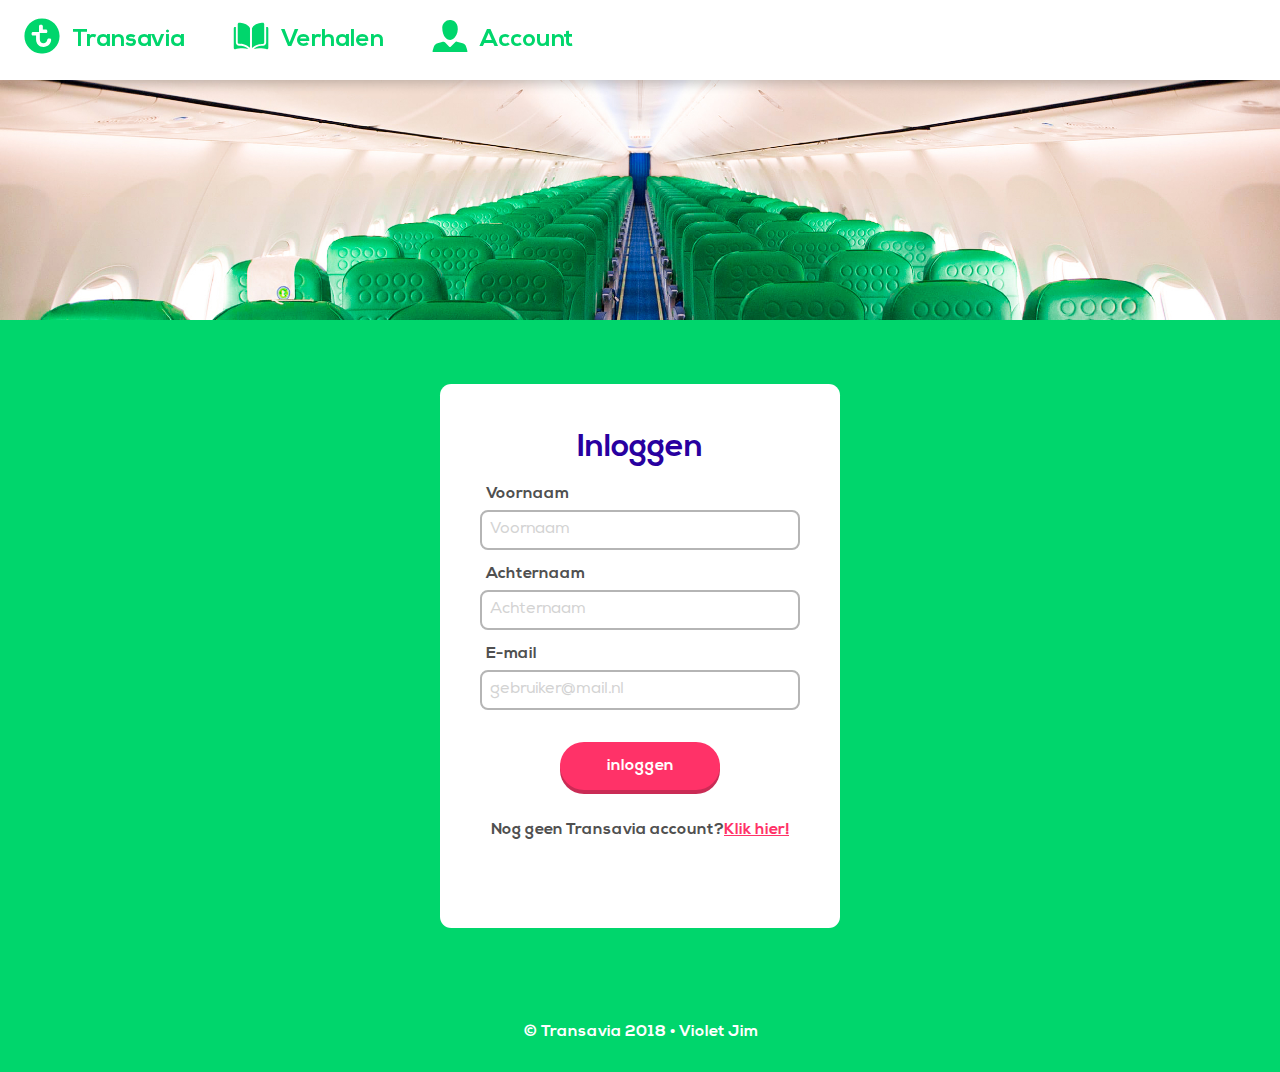
==== commit 667e347e: "verhalen pagina responsive" ====
--- a/account.html
+++ b/account.html
@@ -19,11 +19,10 @@
         </nav>
     </header>
 
-    <form action="inloggen" method="post">
+    <form action="account_ingelogd.html" method="get">
         <fieldset>
             <legend>Inloggen</legend>
 
-<!--
             <label for="input-name">Voornaam</label>
             <input id="name" type="text" placeholder="Voornaam" required>
 
@@ -32,21 +31,10 @@
 
             <label for="input-email">E-mail</label>
             <input id="email" type="email" placeholder="gebruiker@mail.nl" required>
--->
 
-            <label for="name">Voornaam</label>
-            <input id="name" placeholder="Voornaam" required>
-
-            <label for="surname">Achternaam</label>
-            <input id="surname" placeholder="Achternaam" required>
-
-            <label for="email">E-mail</label>
-            <input id="email" placeholder="gebruiker@mail.nl" required>
-
+            <input type="submit" value="inloggen">
 
             <p class="feedback">Het formulier is goed ingevuld!</p>
-
-            <a href="./account_ingelogd.html" id="login" type="submit">Inloggen</a>
 
             <p>Nog geen Transavia account?<a href="">Klik hier!</a></p>
 
--- a/css/styles.css
+++ b/css/styles.css
@@ -303,6 +303,7 @@
     justify-content: center;
 }
 
+
 Form > .items {
     color: white;
     width: 9em;
@@ -385,6 +386,7 @@
     width: 100%;
 }
 
+
 article h3 {
     color: rgb(0, 214, 108);
 }
@@ -487,6 +489,31 @@
     border: 2px solid #4de298;
 }
 
+body#account input[type=text]:focus{
+    background-color:#b5b5b5;
+}
+
+body#account input[type=text]:valid:focus{
+    background-color: lightgreen;
+}
+
+body#account input[type=text]:invalid:focus{
+    background-color: lightcoral;
+}
+
+body#account input[type=email]:focus{
+    background-color:#b5b5b5;
+}
+
+body#account input[type=email]:valid:focus{
+    background-color: lightgreen;
+}
+
+body#account input[type=email]:invalid:focus{
+    background-color: lightcoral;
+}
+
+
 ::placeholder {
     color: lightgrey;
 }
@@ -514,22 +541,20 @@
     display: none;
 }
 
-body#account form a#login  {
+body#account input[type=submit] {
     color: white;
     background-color: rgb(255, 50, 104);
     box-shadow: 0px 4px rgb(202, 43, 85);
     font-family: "Nexa Bold", helvetica;
     font-size: 1em;
     font-weight: bold;
-    margin-top: 1.5em;
-    margin-left: 26%;
+    margin-top: 2em;
     align-items: center;
     width: 10em;
     border-radius: 2em;
     border: none;
     padding: 1em 2em;
     text-decoration: none;
-    position: absolute;
     text-align: center;
     -moz-transition: background-color 0.25s ease-out;
     -o-transition: background-color 0.25s ease-out;
@@ -547,7 +572,7 @@
 
 
 body#account p:nth-of-type(2) {
-    margin-top: 6em;
+    margin-top: 2em;
     text-align: center;
 }
 
@@ -779,19 +804,16 @@
     display: block;
     width: 100vw;
     margin: 0;
-    padding-bottom: 7em;
 }
 
 /*tablet*/
 body#verhaal main img:nth-of-type(2) {
     display: none;
-    padding-bottom: 7em;
 }
 
 /*desktop*/
 body#verhaal main img:nth-of-type(3) {
     display: none;
-    padding-bottom: 7em;
 }
 
 /*
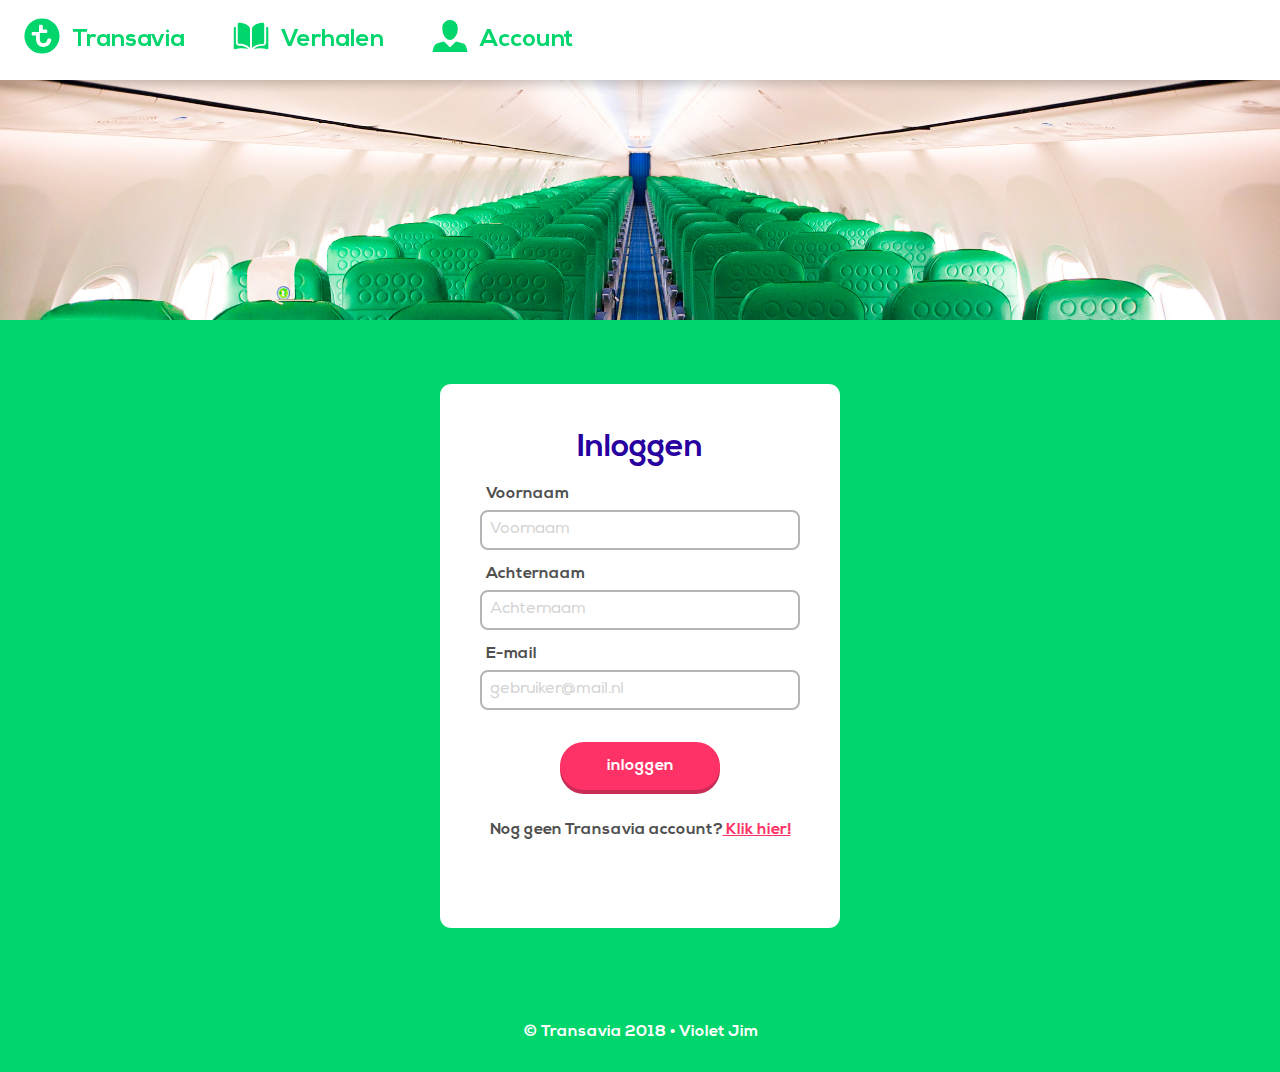
==== commit 2340805a: "Microinteracties en media queries" ====
--- a/account.html
+++ b/account.html
@@ -36,7 +36,7 @@
 
             <p class="feedback">Het formulier is goed ingevuld!</p>
 
-            <p>Nog geen Transavia account?<a href="">Klik hier!</a></p>
+            <p>Nog geen Transavia account?<a href=""> Klik hier!</a></p>
 
          </fieldset>
     </form>
--- a/css/styles.css
+++ b/css/styles.css
@@ -1,6 +1,8 @@
 /*
 ============================================
+
 GENERIC STYLES
+
 ============================================*/
 
 *{
@@ -80,7 +82,9 @@
 
 /*
 ============================================
+
 HEADER
+
 ============================================*/
 
 header {
@@ -110,7 +114,9 @@
 
 /*
 ============================================
+
 NAVIGATION MENU
+
 ============================================*/
 
 nav ul {
@@ -160,7 +166,9 @@
 
 /*
 ============================================
+
 POPULAIRE VERHALEN
+
 ============================================*/
 
 
@@ -250,7 +258,7 @@
     transition: background-color 0.25s ease-out;
 }
 
-ul {
+section:nth-of-type(1) ul {
     list-style-type: none;
     margin: 0;
     padding: 0;
@@ -260,6 +268,118 @@
     align-items: center
 }
 
+
+
+/*>>>>>>>>>>>>>>>>>>>>>>>>>>>>>>>>>>>>>>>>>>>>>>>
+
+MICROINTERACTIE - DOWNLOAD
+
+>>>>>>>>>>>>>>>>>>>>>>>>>>>>>>>>>>>>>>>>>>>>>>>*/
+
+header nav ul li:nth-child(3){
+    position: relative;
+}
+
+header nav ul li span{
+    transform: scale(0);
+    height: 0;
+    overflow: hidden;
+    padding: 0;
+    color: white;
+    z-index: -1;
+}
+
+header nav ul li span.shownote{
+    transform: scale(1);
+    background-color: rgb(255, 50, 104);
+    padding: .4em .7em;
+    border-radius: 1em;
+    position: absolute;
+    left: 4.5em;
+    top: 0.4em;
+    height: auto;
+    color: white;
+    transition: 0.5s;
+}
+
+nav li a:nth-last-child(2) {
+        margin-top: 0.9em;
+}
+
+@media screen and (min-width: 30em){
+    header nav ul li span.shownote{
+        left: 8.2em;
+        top: -.6em;
+    }
+    nav li a:nth-last-child(2) {
+        margin-top: 0em;
+    }
+}
+
+@media screen and (min-width: 60em){
+    header nav ul li span.shownote{
+        left: 10em;
+        top: -.6em;
+    }
+}
+
+article footer button:first-of-type{
+    border-style: none;
+    background-color: rgb(40, 0, 160);
+    box-shadow: 0px 4px rgb(18, 1, 69);
+    color: white;
+    text-decoration: none;
+    Font-size: 1em;
+    Font-weight: bold;
+    Font-family: "Nexa Bold", helvetica;
+    Border-radius: 0.5em;
+    padding: 1em;
+    margin: 0.4em;
+    -moz-transition: background-color 0.2s ease-out;
+    -o-transition: background-color 0.2s ease-out;
+    transition: background-color 0.2s ease-out;
+}
+
+article footer button:first-of-type:hover{
+    background-color: rgb(255, 50, 104);
+    box-shadow: 0px 4px rgb(202, 43, 85);
+}
+
+article footer button:first-of-type.color{
+    background-color: rgb(0, 214, 108);
+    box-shadow: 0px 4px rgb(0, 214, 108);
+    color: white;
+    text-decoration: none;
+    Font-size: 1em;
+    Font-weight: bold;
+    Font-family: "Nexa Bold", helvetica;
+    Border-radius: 0.5em;
+    padding: 1em;
+    margin: 0.4em;
+    transition: 0.2s all;
+}
+
+article footer button:nth-of-type(2){
+    border-style: none;
+    background-color: rgb(40, 0, 160);
+    box-shadow: 0px 4px rgb(18, 1, 69);
+    color: white;
+    text-decoration: none;
+    Font-size: 1em;
+    Font-weight: bold;
+    Font-family: "Nexa Bold", helvetica;
+    Border-radius: 0.5em;
+    padding: 1em;
+    margin: 0.4em;
+    transition: 0.2s all;
+}
+
+article footer button:nth-of-type(2):hover{
+    background-color: rgb(255, 50, 104);
+    box-shadow: 0px 4px rgb(202, 43, 85);
+}
+
+
 section:nth-of-type(1) ul li {
     width: 10%;
 }
@@ -281,7 +401,9 @@
 
 /*
 ============================================
+
 FORM - BUNDEL SAMENSTELLEN
+
 ============================================*/
 
 
@@ -321,7 +443,7 @@
     display: block;
 }
 
-section:nth-of-type(2) a{
+section:nth-of-type(2) button{
     margin-top: 2em;
     display: grid;
     width: 13em;
@@ -340,7 +462,7 @@
     transition: background-color 0.25s ease-out;
 }
 
-section:nth-of-type(2) a:hover {
+section:nth-of-type(2) button:hover {
     background-color: rgb(202, 43, 85);
     box-shadow: 0px 4px rgb(255, 50, 104);
     transition: 0.25s;
@@ -349,7 +471,6 @@
     transition: background-color 0.2s ease-out;
 }
 
-
 fieldset {
     border: 0;
     font-family: "Nexa Bold", helvetica;
@@ -357,24 +478,134 @@
 
 
 /*
+>>>>>>>>>>>>>>>>>>>>>>>>>>>>>>>>>>>>>>>>>>>>>
+
+MICROINTERACTIE - GEPERSONALISEERDE BUNDEL
+
+>>>>>>>>>>>>>>>>>>>>>>>>>>>>>>>>>>>>>>>>>>>>*/
+
+
+section:nth-of-type(3){
+    height: 0em;
+    overflow: hidden;
+    padding-left:2em;
+    padding-right:2em;
+}
+
+section:nth-of-type(3).show{
+    height: 37em;
+    overflow: hidden;
+    padding-left:2em;
+    padding-right:2em;
+    animation: ease-in;
+    transition: 1s;
+}
+
+
+section:nth-of-type(3) h3{
+    margin-bottom: -0.2em;
+}
+
+section:nth-of-type(3) img{
+    border-radius: .75em;
+    width: 100%;
+}
+
+section:nth-of-type(3) ul li{
+    display: flex;
+    font-family: "Nexa Bold";
+    font-size: 1.2em;
+    color: #505050;
+    line-height: 2em;
+    margin-left: -2em;
+}
+
+section:nth-of-type(3) footer{
+    margin-bottom: 3em;
+    display: flex;
+    justify-content: center;
+    flex-wrap: wrap;
+}
+
+
+@media screen and (min-width: 30em) {
+    section:nth-of-type(3).show{
+    height: 21em;
+    }
+    section:nth-of-type(3) div{
+        margin-left: 2em;
+    }
+    section:nth-of-type(3) article{
+        display: flex;
+        flex-direction:row;
+    }
+    section:nth-of-type(3) h3{
+        max-width: 34em;
+        margin-top:0;
+    }
+    section:nth-of-type(3) img{
+        max-width: 34em;
+        max-height: 17em;
+    }
+    section:nth-of-type(3) ul li{
+        line-height: 1.65em;
+    }
+    section:nth-of-type(3) footer{
+        float:left;
+    }
+}
+
+
+@media screen and (min-width: 60em) {
+    section:nth-of-type(3){
+        margin-left: 3em;
+        margin-right: 3em;
+    }
+    section:nth-of-type(3) div{
+        margin-left: 4em;
+    }
+    section:nth-of-type(3) article{
+        display: flex;
+        flex-direction:row;
+    }
+    section:nth-of-type(3) h3{
+        max-width: 34em;
+        margin-top:0;
+    }
+    section:nth-of-type(3) img{
+        max-width: 34em;
+        max-height: 17em;
+    }
+    section:nth-of-type(3) ul li{
+        line-height: 2em;
+    }
+    section:nth-of-type(3) footer{
+        float:left;
+    }
+}
+
+
+/*
 ============================================
+
 VOORGESTELDE BUNDELS
+
 ============================================*/
 
-section:nth-of-type(3) {
+section:nth-of-type(4) {
     background-color: rgb(243, 229, 216);
     padding: 1em;
     padding-bottom: 7em;
     padding-top: 2em;
 }
 
-section:nth-of-type(3) .bundels{
+section:nth-of-type(4) .bundels{
     display: flex;
     justify-content: center;
     flex-direction:column;
 }
 
-section:nth-of-type(3) article {
+section:nth-of-type(4) article {
     background-color: white;
     margin-left: 1em;
     margin-right: 1em;
@@ -382,7 +613,7 @@
     border-radius: .75em;
 }
 
-section:nth-of-type(3) article img{
+section:nth-of-type(4) article img{
     width: 100%;
 }
 
@@ -424,8 +655,11 @@
 
 /*
 ============================================
+
 INLOGGEN - ACCOUNT
+
 ============================================*/
+
 
 body#account{
     margin: 0;
@@ -449,7 +683,6 @@
 body#account form {
     margin-top: -3.5em;
     margin-bottom: 3em;
-/*    height: ;*/
     position: relative;
 }
 
@@ -469,7 +702,6 @@
     margin-top: 0.5em;
     padding: 0.5em;
     color: #505050;
-
 }
 
 body#account input{
@@ -512,7 +744,6 @@
 body#account input[type=email]:invalid:focus{
     background-color: lightcoral;
 }
-
 
 ::placeholder {
     color: lightgrey;
@@ -570,7 +801,6 @@
     transition: background-color 0.2s ease-out;
 }
 
-
 body#account p:nth-of-type(2) {
     margin-top: 2em;
     text-align: center;
@@ -621,11 +851,7 @@
         text-align: center;
         padding-top: 1.5em;
     }
-/*
-    body#account input{
-        width: 10em;
-    }
-*/
+
     body#account footer {
         bottom: 0;
         position: relative;
@@ -636,8 +862,11 @@
 
 
 /*============================================
+
 >>>> INGELOGD
+
 ============================================*/
+
 
 body#ingelogd {
     background-color: white;
@@ -678,8 +907,6 @@
     transition: 0.25s ease-out;
 }
 
-
-
 #sorteren button:nth-of-type(2){
     font-family: "Nexa Bold", helvetica;
     font-size: 1em;
@@ -690,27 +917,12 @@
     padding:1em;
     color: white;
     border-style: none;
-
-}
-
-@media screen and (min-width: 30em) {
-    div#sorteren {
-        float:right;
-    }
-}
-
-@media screen and (min-width: 60em){
-    div#sorteren {
-        float:right;
-
-    }
 }
 
 #sorteren button:nth-of-type(2):hover{
     background-color: rgb(40, 0, 160);
     transition: 0.25s ease-out;
 }
-
 
 body#ingelogd h2 {
     margin-bottom: 1em;
@@ -749,43 +961,24 @@
     border-top-right-radius: 0;
 }
 
-
-/*
-
 @media screen and (min-width: 30em) {
-    body#ingelogd article {
-        width: 20em;
-        justify-content: center;
-        margin-right: 1em;
-        margin-left: 1em;
-    }
-    body#ingelogd section div {
-        flex-wrap: wrap;
-        justify-content: center;
-    }
-
-
-@media screen and (min-width: 60em) {
-    body#ingelogd article{
-        width: 20em;
-        justify-content: center;
-        margin-right: 1em;
-        margin-left: 1em;
-    }
-    body#ingelogd section div {
-        flex-wrap: wrap;
-        justify-content: center;
-    }
-
-}
-
-*/
-
-
+    div#sorteren {
+        float:right;
+    }
+}
+
+@media screen and (min-width: 60em){
+    div#sorteren {
+        float:right;
+
+    }
+}
 
 /*
 ============================================
+
 RESPONSIVE : VERHALEN PAGINA
+
 ============================================*/
 
 
@@ -851,10 +1044,11 @@
 }
 
 
-
 /*
 ============================================
+
 MEDIA QUERY : ALGEMEEN
+
 ============================================*/
 
 
@@ -879,20 +1073,20 @@
         padding: 2em;
         padding-bottom: 2em;
     }
-    section:nth-of-type(3) {
+    section:nth-of-type(4) {
         padding: 1em;
+        padding-top: 2em;
         padding-bottom: 7em;
     }
-    section:nth-of-type(3) .bundels {
+    section:nth-of-type(4) .bundels {
         flex-direction:row;
         flex-wrap:wrap;
     }
-    section:nth-of-type(3) article {
+    section:nth-of-type(4) article {
         width:50%;
         flex:1 1 20em;
     }
 }
-
 
 
 @media screen and (min-width: 60em) {
@@ -920,21 +1114,23 @@
         width: 10em;
         font-size: 1.3em;
     }
-    section:nth-of-type(3) {
+    section:nth-of-type(4) {
         padding: 5em;
     }
-    section:nth-of-type(3){
+    section:nth-of-type(4){
         display: flex;
         justify-content: space-between;
         flex-wrap: wrap;
         align-items: flex-start;
     }
-    section:nth-of-type(3) .bundels {
+    section:nth-of-type(4) .bundels {
         flex-direction:row;
         flex-wrap:wrap;
     }
-    section:nth-of-type(3) article {
+    section:nth-of-type(4) article {
         width:50%;
         flex:1 1 20em;
     }
 }
+
+
